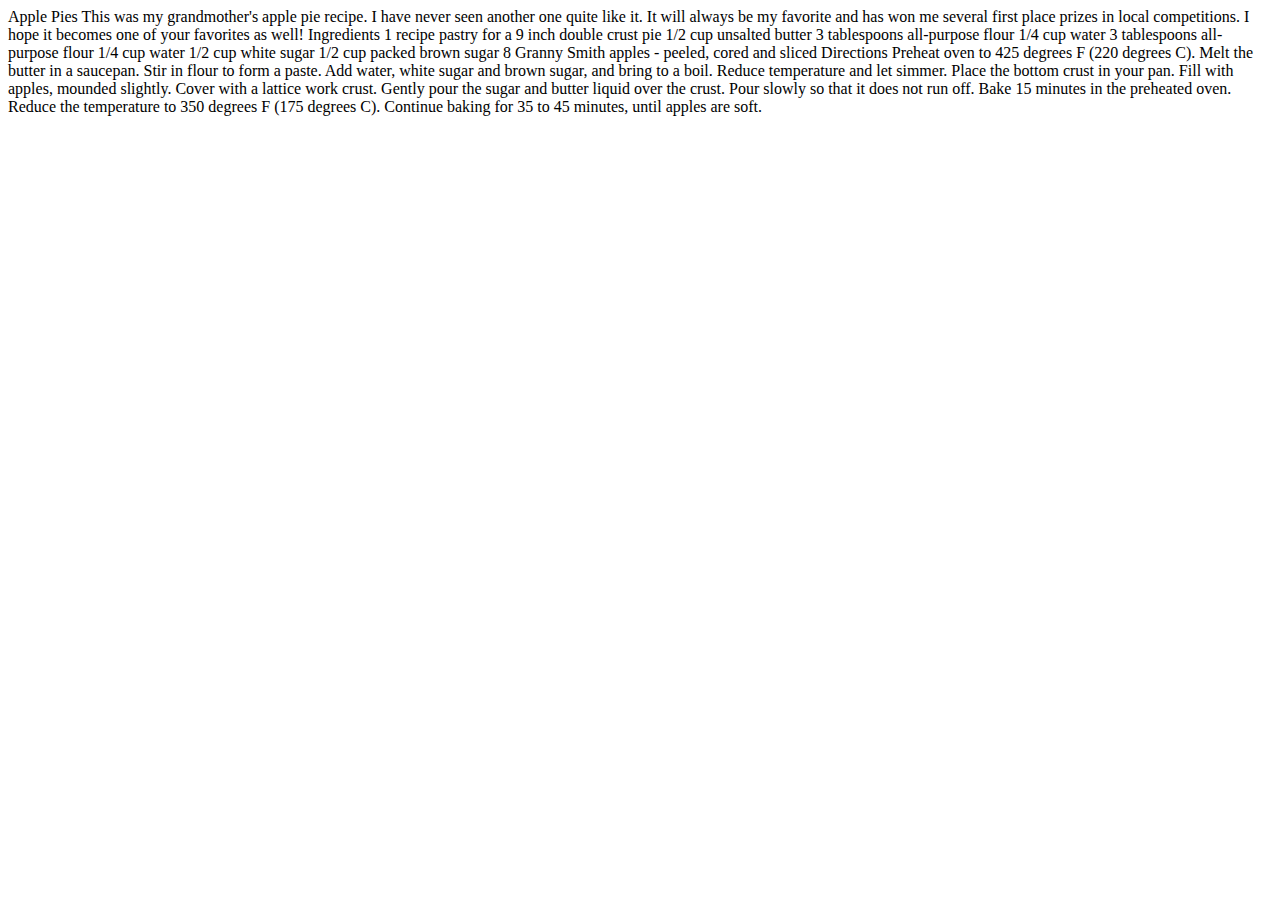
==== starter-code/apple-pie-starter-code/index.html @ 01694f23 "Initial Commit" ====
<!DOCTYPE html>
<html lang="en">
<head>
  <title>Apple Pie Recipe</title>
</head>
<body>
Apple Pies
This was my grandmother's apple pie recipe. I have never seen another one
quite like it. It will always be my favorite and has won me several first place
prizes in local competitions. I hope it becomes one of your favorites as well!

Ingredients
1 recipe pastry for a 9 inch double crust pie
1/2 cup unsalted butter
3 tablespoons all-purpose flour
1/4 cup water
3 tablespoons all-purpose flour
1/4 cup water
1/2 cup white sugar
1/2 cup packed brown sugar
8 Granny Smith apples - peeled, cored and sliced

Directions
Preheat oven to 425 degrees F (220 degrees C). Melt the butter in a saucepan. Stir in
flour to form a paste. Add water, white sugar and brown sugar, and bring to a boil. Reduce
temperature and let simmer.

Place the bottom crust in your pan. Fill with apples, mounded slightly. Cover with a
lattice work crust. Gently pour the sugar and butter liquid over the crust. Pour slowly so
that it does not run off.

Bake 15 minutes in the preheated oven. Reduce the temperature to 350 degrees F (175
degrees C). Continue baking for 35 to 45 minutes, until apples are soft.
</body>
</html>
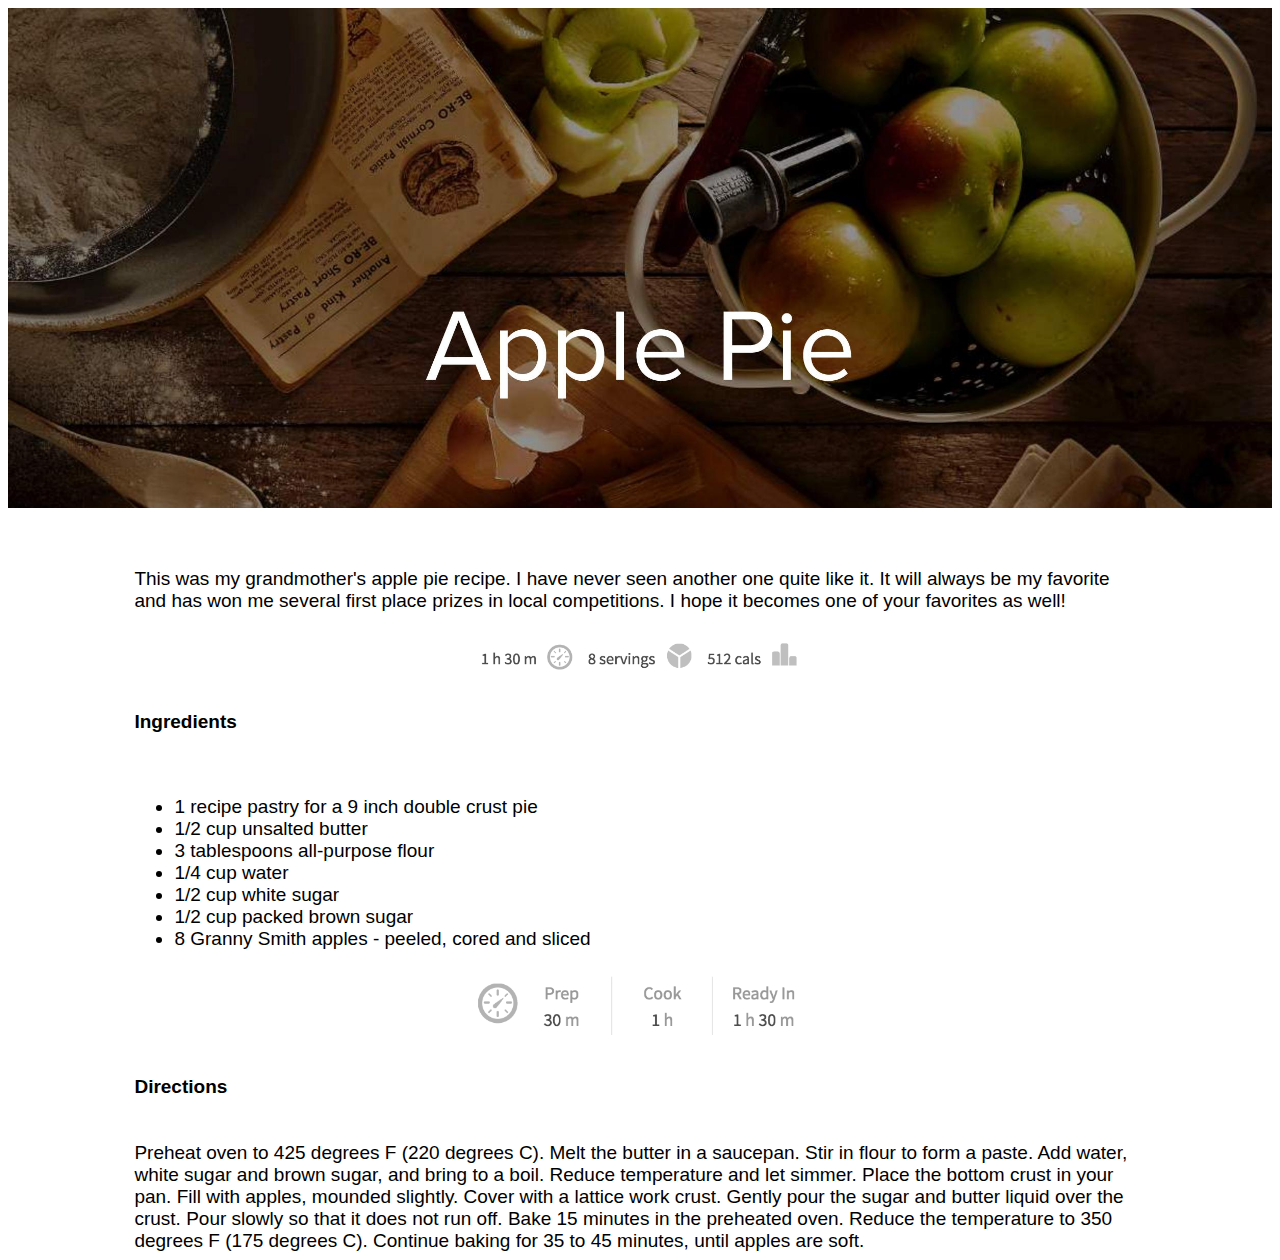
==== commit baff70d9: "nohecho" ====
--- a/starter-code/apple-pie-starter-code/index.html
+++ b/starter-code/apple-pie-starter-code/index.html
@@ -2,34 +2,68 @@
 <html lang="en">
 <head>
   <title>Apple Pie Recipe</title>
+  <link rel="stylesheet" href="css/main.css">
 </head>
 <body>
-Apple Pies
-This was my grandmother's apple pie recipe. I have never seen another one
-quite like it. It will always be my favorite and has won me several first place
-prizes in local competitions. I hope it becomes one of your favorites as well!
+  <div id=splash>
+  </div>
 
-Ingredients
-1 recipe pastry for a 9 inch double crust pie
-1/2 cup unsalted butter
-3 tablespoons all-purpose flour
-1/4 cup water
-3 tablespoons all-purpose flour
-1/4 cup water
-1/2 cup white sugar
-1/2 cup packed brown sugar
-8 Granny Smith apples - peeled, cored and sliced
+  <div>
+  
+    <div class="main">
 
-Directions
-Preheat oven to 425 degrees F (220 degrees C). Melt the butter in a saucepan. Stir in
-flour to form a paste. Add water, white sugar and brown sugar, and bring to a boil. Reduce
-temperature and let simmer.
+      <div>
+        
+        <p id=intro>
+          
+          This was my grandmother's apple pie recipe. I have never seen another one
+          quite like it. It will always be my favorite and has won me several first place
+          prizes in local competitions. I hope it becomes one of your favorites as well!
+        </p>
+        <div class="centered figure">
+          <img style="width: 350px;" src="images/recipe-info.png" alt="">
+        </div>
+      </div>     
+      <div class="texto"> 
 
-Place the bottom crust in your pan. Fill with apples, mounded slightly. Cover with a
-lattice work crust. Gently pour the sugar and butter liquid over the crust. Pour slowly so
-that it does not run off.
+        <br> <b>Ingredients</b><br><br><br>
+        <ul>
+          <li>1 recipe pastry for a 9 inch double crust pie  </li>
+          
+          <li>1/2 cup unsalted butter  </li>
+          <li>3 tablespoons all-purpose flour  </li>
+          <li>1/4 cup water </li>
+          <li>1/2 cup white sugar</li>
+          <li>1/2 cup packed brown sugar</li>
+          <li>8 Granny Smith apples - peeled, cored and sliced</li>
+          
+        </ul>   
+          
+  
+      </div>
+        <div class="centered figure">
+          <img style="width: 350px;" src="images/cooking-info.png" alt="">
+        
+          
+        </div>
+        <div class="texto">
+          <br><b>Directions </b><br><br><br>
+          Preheat oven to 425 degrees F (220 degrees C). Melt the butter in a saucepan. Stir in
+          flour to form a paste. Add water, white sugar and brown sugar, and bring to a boil. Reduce
+          temperature and let simmer.
+          
+          Place the bottom crust in your pan. Fill with apples, mounded slightly. Cover with a
+          lattice work crust. Gently pour the sugar and butter liquid over the crust. Pour slowly so
+          that it does not run off.
+          
+          Bake 15 minutes in the preheated oven. Reduce the temperature to 350 degrees F (175
+          degrees C). Continue baking for 35 to 45 minutes, until apples are soft.
+      <div></div>
+    </div>
+  </div>
 
-Bake 15 minutes in the preheated oven. Reduce the temperature to 350 degrees F (175
-degrees C). Continue baking for 35 to 45 minutes, until apples are soft.
+
+
+
 </body>
 </html>
--- a/starter-code/apple-pie-starter-code/css/main.css
+++ b/starter-code/apple-pie-starter-code/css/main.css
@@ -0,0 +1,27 @@
+body{
+  font-family: 'Lucida Sans', 'Lucida Sans Regular', 'Lucida Grande', 'Lucida Sans Unicode', Geneva, Verdana, sans-serif;
+}
+#intro{
+  margin-top: 60px;
+  font-size: 19px;
+}
+#splash {
+  background-image: url(/images/apple-pie.jpg);
+  width: 100%;
+  height: 500px;
+  background-size: cover;
+}
+.main{
+  width: 80%;
+  margin:auto;
+}
+.centered{
+  margin:auto
+
+}
+.figure{
+  width: 350px;
+}
+.texto{
+  font-size: 19px;
+}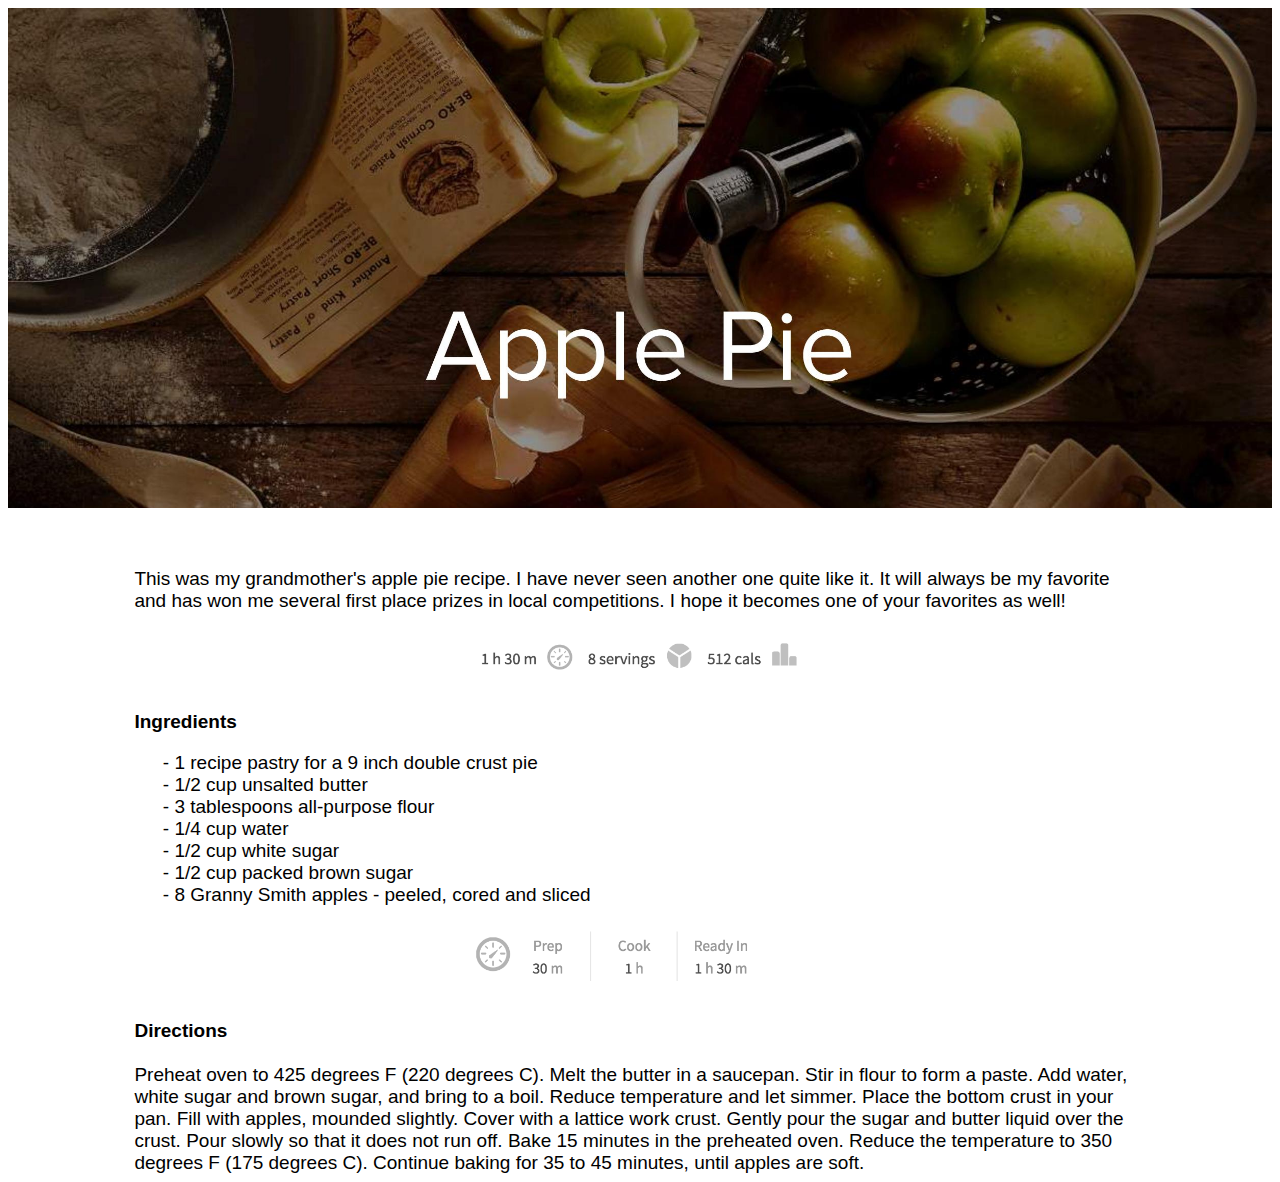
==== commit afa31472: "noacabado" ====
--- a/starter-code/apple-pie-starter-code/index.html
+++ b/starter-code/apple-pie-starter-code/index.html
@@ -26,7 +26,7 @@
       </div>     
       <div class="texto"> 
 
-        <br> <b>Ingredients</b><br><br><br>
+        <br> <b>Ingredients</b><br>
         <ul>
           <li>1 recipe pastry for a 9 inch double crust pie  </li>
           
@@ -42,12 +42,14 @@
   
       </div>
         <div class="centered figure">
-          <img style="width: 350px;" src="images/cooking-info.png" alt="">
+          <img id='img-prueba' src="images/cooking-info.png" alt="">
         
           
         </div>
         <div class="texto">
-          <br><b>Directions </b><br><br><br>
+          <br><b>Directions </b><br><br>
+          
+
           Preheat oven to 425 degrees F (220 degrees C). Melt the butter in a saucepan. Stir in
           flour to form a paste. Add water, white sugar and brown sugar, and bring to a boil. Reduce
           temperature and let simmer.
--- a/starter-code/apple-pie-starter-code/css/main.css
+++ b/starter-code/apple-pie-starter-code/css/main.css
@@ -24,4 +24,10 @@
 }
 .texto{
   font-size: 19px;
+}
+#img-prueba{
+  width: 300px;
+}
+ul{
+  list-style-type: '- ';
 }